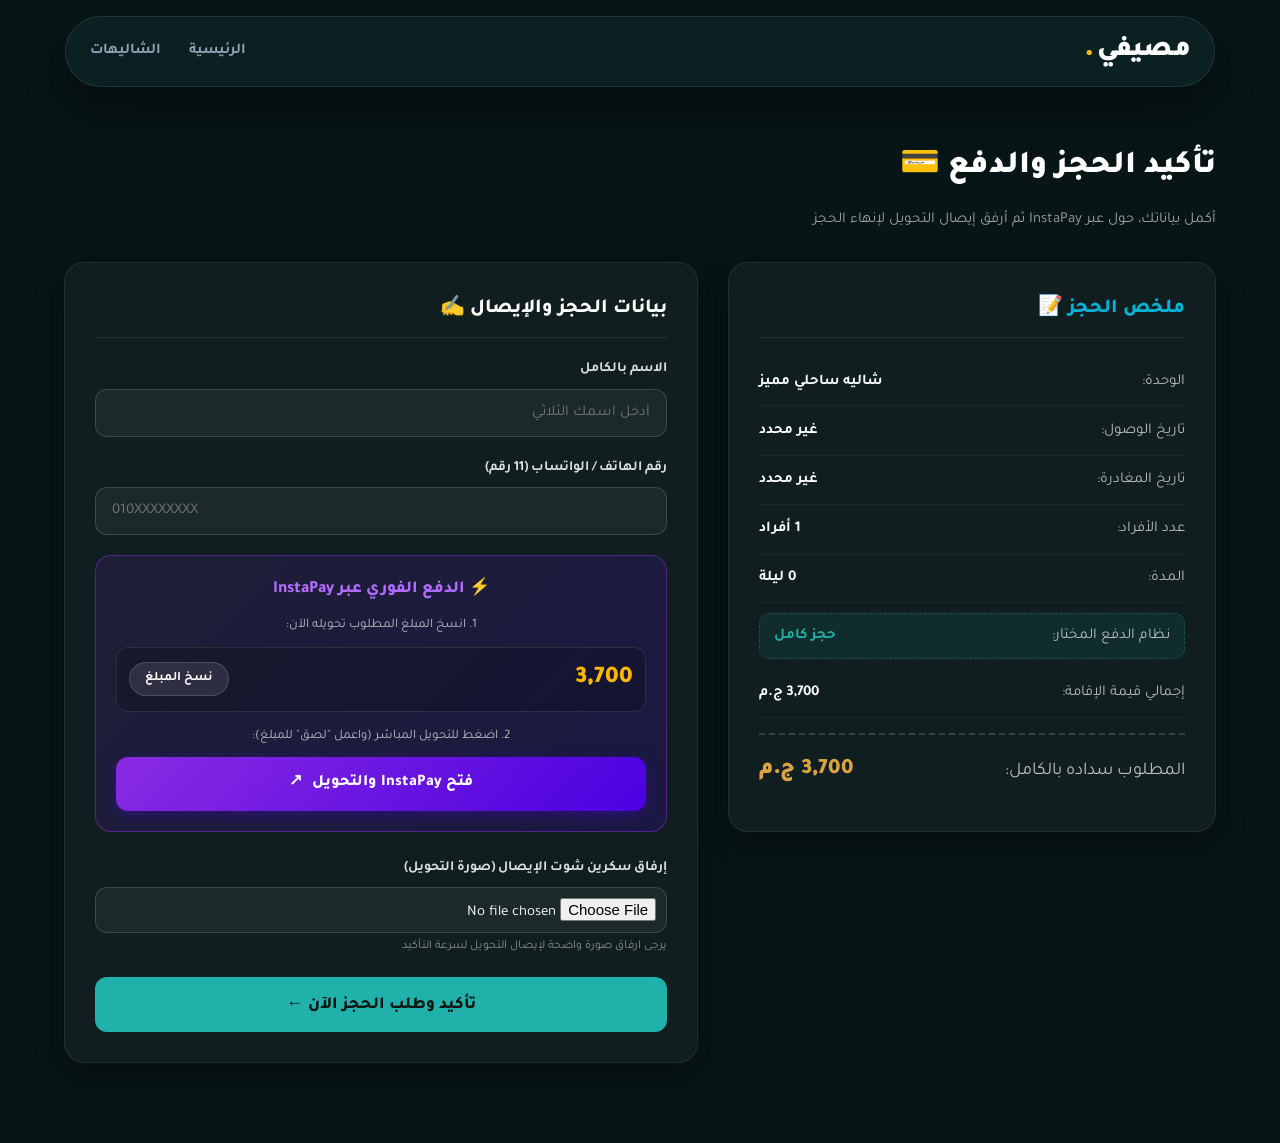
==== checkout.html @ 6c318e64 "Add files via upload" ====
<!DOCTYPE html>
<html lang="ar" dir="rtl">
<head>
  <meta charset="UTF-8">
  <meta name="viewport" content="width=device-width, initial-scale=1.0">
  <title>مصيفي | تأكيد الحجز والدفع</title>
  <link rel="stylesheet" href="css/style.css">
  <link href="https://fonts.googleapis.com/css2?family=Lalezar&family=Tajawal:wght@400;500;700;800;900&display=swap" rel="stylesheet">
  <style>
    .checkout-page-container { padding-top: 50px; padding-bottom: 80px; }
    .checkout-title-box { margin-bottom: 30px; }
    .checkout-title-box h1 { font-size: 32px; font-weight: 900; color: #fff; margin-bottom: 8px; }
    .checkout-grid { display: grid; grid-template-columns: 1fr 1.3fr; gap: 30px; align-items: start; }
    .summary-card, .form-card { background: var(--bg-card, #121c18); border: 1px solid rgba(255, 255, 255, 0.08); border-radius: 20px; padding: 30px; box-shadow: 0 10px 30px rgba(0, 0, 0, 0.3); }
    .card-title { font-size: 20px; font-weight: 800; color: var(--accent-teal, #20b2aa); margin-top: 0; margin-bottom: 20px; border-bottom: 1px solid rgba(255, 255, 255, 0.08); padding-bottom: 12px; }
    .summary-row { display: flex; justify-content: space-between; align-items: center; padding: 12px 0; border-bottom: 1px solid rgba(255, 255, 255, 0.05); font-size: 15px; color: rgba(255, 255, 255, 0.7); }
    .summary-row strong { color: #fff; font-weight: 700; }
    .summary-row.payment-type-badge { background: rgba(32, 178, 170, 0.1); border-radius: 10px; padding: 10px 14px; margin: 10px 0; border: 1px dashed rgba(32, 178, 170, 0.3); }
    .summary-row.total { border-bottom: none; border-top: 2px dashed rgba(255, 255, 255, 0.15); margin-top: 15px; padding-top: 18px; font-size: 18px; }
    .summary-row.total strong { color: #d9a441; font-size: 22px; font-weight: 900; }
    
    .form-group { margin-bottom: 20px; }
    .form-group label { display: block; margin-bottom: 8px; font-size: 14px; font-weight: 700; color: rgba(255, 255, 255, 0.85); }
    .form-group input[type="text"], 
    .form-group input[type="tel"],
    .form-group input[type="file"] { 
      width: 100%; 
      padding: 14px 16px; 
      background: rgba(255, 255, 255, 0.05); 
      border: 1px solid rgba(255, 255, 255, 0.15); 
      border-radius: 12px; 
      color: #fff; 
      font-family: inherit; 
      font-size: 15px; 
      outline: none; 
      transition: border 0.2s ease; 
    }
    .form-group input[type="file"] { padding: 10px; cursor: pointer; }
    .form-group input:focus { border-color: var(--accent-teal, #20b2aa); background: rgba(255, 255, 255, 0.08); }
    
    .instapay-box { background: linear-gradient(135deg, rgba(138, 43, 226, 0.12) 0%, rgba(74, 0, 224, 0.18) 100%); border: 1.5px solid rgba(138, 43, 226, 0.5); border-radius: 16px; padding: 20px; margin-top: 10px; margin-bottom: 25px; text-align: center; }
    .instapay-header { display: flex; align-items: center; justify-content: center; gap: 8px; font-size: 17px; font-weight: 800; color: #b16cff; margin-bottom: 12px; }
    .copy-amount-wrapper { background: rgba(0, 0, 0, 0.2); border: 1px solid rgba(255, 255, 255, 0.1); border-radius: 12px; padding: 12px; margin-bottom: 15px; display: flex; justify-content: space-between; align-items: center; }
    .amount-to-copy { font-size: 24px; font-weight: 900; color: var(--accent-gold, #d9a441); }
    .copy-btn { background: rgba(255, 255, 255, 0.1); color: #fff; border: 1px solid rgba(255, 255, 255, 0.15); padding: 8px 15px; border-radius: 30px; font-size: 13px; font-weight: 700; cursor: pointer; transition: all 0.2s; }
    .copy-btn:hover { background: rgba(255, 255, 255, 0.2); }
    .copy-btn.copied { background: #20b2aa; color: #0d1512; border-color: #20b2aa; }
    .instapay-btn-link { display: inline-flex; align-items: center; justify-content: center; gap: 10px; width: 100%; background: linear-gradient(135deg, #8a2be2 0%, #4a00e0 100%); color: #fff !important; font-size: 16px; font-weight: 800; padding: 14px 20px; border-radius: 12px; text-decoration: none; box-shadow: 0 4px 15px rgba(74, 0, 224, 0.35); transition: transform 0.2s, box-shadow 0.2s; }
    .instapay-btn-link:hover { transform: translateY(-2px); box-shadow: 0 6px 20px rgba(74, 0, 224, 0.5); }
    
    .submit-checkout-btn { width: 100%; padding: 16px; background: #20b2aa; color: #0d1512; border: none; border-radius: 12px; font-family: inherit; font-size: 17px; font-weight: 800; cursor: pointer; transition: background 0.2s, transform 0.2s; }
    .submit-checkout-btn:hover { background: #26c4bb; transform: translateY(-2px); }
    @media (max-width: 850px) { .checkout-grid { grid-template-columns: 1fr; } }
  </style>
</head>
<body>

  <nav class="navbar">
    <div class="container">
      <a href="index.html" class="brand">مصيفي<span class="dot">.</span></a>
      <ul class="nav-links">
        <li><a href="index.html">الرئيسية</a></li>
        <li><a href="listings.html">الشاليهات</a></li>
      </ul>
    </div>
  </nav>

  <main class="container checkout-page-container">
    <div class="checkout-title-box">
      <h1>تأكيد الحجز والدفع 💳</h1>
      <p style="color: rgba(255,255,255,0.6); font-size: 15px;">أكمل بياناتك، حول عبر InstaPay ثم أرفق إيصال التحويل لإنهاء الحجز</p>
    </div>

    <div class="checkout-grid">
      <!-- ملخص الحجز -->
      <div class="summary-card">
        <h3 class="card-title">ملخص الحجز 📝</h3>
        <div class="summary-row"><span>الوحدة:</span><strong id="chalet-name">جاري التحميل...</strong></div>
        <div class="summary-row"><span>تاريخ الوصول:</span><strong id="summary-checkin">-</strong></div>
        <div class="summary-row"><span>تاريخ المغادرة:</span><strong id="summary-checkout">-</strong></div>
        <div class="summary-row"><span>عدد الأفراد:</span><strong id="summary-guests">1 فرد</strong></div>
        <div class="summary-row"><span>المدة:</span><strong id="summary-nights">0 ليلة</strong></div>
        
        <div class="summary-row payment-type-badge">
          <span>نظام الدفع المختار:</span>
          <strong id="summary-payment-type" style="color: #20b2aa;">حجز كامل</strong>
        </div>

        <div class="summary-row"><span>إجمالي قيمة الإقامة:</span><strong id="summary-total-stay">0 ج.م</strong></div>
        <div class="summary-row" id="summary-remaining-row" style="display: none;">
          <span>المتبقي عند الاستلام:</span>
          <strong id="summary-remaining-price" style="color: #d9a441;">0 ج.م</strong>
        </div>

        <div class="summary-row total">
          <span id="summary-pay-label">المطلوب سداده الآن:</span>
          <strong id="summary-total-price">0 ج.م</strong>
        </div>
      </div>

      <!-- نموذج البيانات والدفع -->
      <div class="form-card">
        <h3 class="card-title" style="color: #fff;">بيانات الحجز والإيصال ✍️</h3>

        <!-- Hidden Iframe لمنع إعادة التوجيه الخارجي -->
        <iframe name="hidden_iframe" id="hidden_iframe" style="display:none;"></iframe>

        <form id="checkout-form" 
              action="https://formsubmit.co/3bdallah7assan123@gmail.com" 
              method="POST" 
              enctype="multipart/form-data" 
              target="hidden_iframe" 
              onsubmit="handleCheckout(event)">
          
          <input type="hidden" name="_subject" id="email-subject" value="طلب حجز جديد — مصيفي">
          <input type="hidden" name="_captcha" value="false">
          <input type="hidden" name="_template" value="table">

          <input type="hidden" name="الوحدة" id="hidden-chalet-title">
          <input type="hidden" name="تاريخ الوصول" id="hidden-checkin">
          <input type="hidden" name="تاريخ المغادرة" id="hidden-checkout">
          <input type="hidden" name="عدد الأفراد" id="hidden-guests">
          <input type="hidden" name="نوع الدفع" id="hidden-payment-type">
          <input type="hidden" name="إجمالي الإقامة" id="hidden-total-stay">
          <input type="hidden" name="المبلغ المطلوب سداده الآن" id="hidden-payable">
          <input type="hidden" name="المتبقي عند الاستلام" id="hidden-remaining">
          <input type="hidden" name="رقم الحجز" id="hidden-booking-id">

          <div class="form-group">
            <label>الاسم بالكامل</label>
            <input type="text" name="اسم العميل" id="client-name" placeholder="أدخل اسمك الثلاثي" required>
          </div>

          <div class="form-group">
            <label>رقم الهاتف / الواتساب (11 رقم)</label>
            <input type="tel" 
                   name="رقم الهاتف" 
                   id="client-phone" 
                   placeholder="010XXXXXXXX" 
                   maxlength="11" 
                   pattern="[0-9]{11}" 
                   title="يرجى إدخال رقم هاتف مكون من 11 رقم فقط" 
                   oninput="this.value = this.value.replace(/[^0-9]/g, '')" 
                   required>
          </div>

          <div class="instapay-box">
            <div class="instapay-header"><span>⚡ الدفع الفوري عبر InstaPay</span></div>
            <p style="font-size: 13px; color: rgba(255,255,255,0.7); margin-bottom: 10px;">1. انسخ المبلغ المطلوب تحويله الآن:</p>
            <div class="copy-amount-wrapper">
              <span class="amount-to-copy" id="amount-to-copy-display">0</span>
              <button type="button" class="copy-btn" id="copy-gravity-btn" onclick="copyAmount()">نسخ المبلغ</button>
            </div>
            <p style="font-size: 13px; color: rgba(255,255,255,0.7); margin: 15px 0 10px;">2. اضغط للتحويل المباشر (واعمل "لصق" للمبلغ):</p>
            <a id="instapay-link" href="https://ipn.eg/S/abdallah.tarabishi500/instapay/5GIIJQ" target="_blank" class="instapay-btn-link">
              <span>فتح InstaPay والتحويل</span> ↗
            </a>
          </div>

          <div class="form-group">
            <label>إرفاق سكرين شوت الإيصال (صورة التحويل)</label>
            <input type="file" name="إيصال التحويل" id="payment-receipt" accept="image/*" required>
            <small style="color: rgba(255,255,255,0.5); font-size: 12px; margin-top: 4px; display: block;">يرجى ارفاق صورة واضحة لإيصال التحويل لسرعة التأكيد</small>
          </div>

          <button type="submit" class="submit-checkout-btn" id="submit-btn">تأكيد وطلب الحجز الآن ←</button>
        </form>
      </div>
    </div>
  </main>

  <script src="js/main.js"></script>
  <script>
    const INSTAPAY_BASE_URL = "https://ipn.eg/S/abdallah.tarabishi500/instapay/5GIIJQ";
    let currentChaletId = null;
    let totalStayPrice = 0;
    let payableAmount = 0;
    let remainingAmount = 0;
    let selectedChaletTitle = "";
    let generatedBookingId = "";
    let guestsCount = 1;
    let paymentType = "full";
    let paymentTypeText = "حجز كامل";
    let checkinDate = "غير محدد";
    let checkoutDate = "غير محدد";

    function loadCheckoutData() {
      const urlParams = new URLSearchParams(window.location.search);
      currentChaletId = urlParams.get('id');
      checkinDate = urlParams.get('checkin') || 'غير محدد';
      checkoutDate = urlParams.get('checkout') || 'غير محدد';
      const paramTotal = urlParams.get('total');
      const paramPayable = urlParams.get('payable');
      
      // استيراد نوع الدفع وعدد الأفراد
      paymentType = urlParams.get('payment_type') || 'full';
      paymentTypeText = paymentType === 'deposit' ? 'عربون (ليلة واحدة)' : 'حجز كامل';
      guestsCount = urlParams.get('guests') || 1;

      generatedBookingId = 'ORD-' + Math.floor(100000 + Math.random() * 900000);

      const chalets = JSON.parse(localStorage.getItem('mosaify_chalets')) || [];
      const chalet = chalets.find(c => String(c.id) === String(currentChaletId));

      selectedChaletTitle = chalet ? chalet.title : "شاليه ساحلي مميز";
      document.getElementById('chalet-name').innerText = selectedChaletTitle;
      document.getElementById('summary-guests').innerText = `${guestsCount} أفراد`;
      document.getElementById('summary-payment-type').innerText = paymentTypeText;

      if (checkinDate !== 'غير محدد' && checkoutDate !== 'غير محدد') {
        document.getElementById('summary-checkin').innerText = checkinDate;
        document.getElementById('summary-checkout').innerText = checkoutDate;

        const d1 = new Date(checkinDate + 'T00:00:00');
        const d2 = new Date(checkoutDate + 'T00:00:00');
        const diffDays = Math.ceil(Math.abs(d2 - d1) / (1000 * 60 * 60 * 24)) || 1;
        document.getElementById('summary-nights').innerText = `${diffDays} ليالي`;

        totalStayPrice = paramTotal && Number(paramTotal) > 0 ? Number(paramTotal) : (chalet && chalet.price ? diffDays * Number(chalet.price) : 3700);
      } else {
        document.getElementById('summary-checkin').innerText = "غير محدد";
        document.getElementById('summary-checkout').innerText = "غير محدد";
        totalStayPrice = paramTotal ? Number(paramTotal) : 3700;
      }

      // تحديد المبلغ المطلوب سداده الآن والحسابات
      if (paymentType === 'deposit') {
        payableAmount = paramPayable ? Number(paramPayable) : (chalet ? Number(chalet.price) : totalStayPrice);
        remainingAmount = totalStayPrice - payableAmount;
        if (remainingAmount < 0) remainingAmount = 0;

        document.getElementById('summary-pay-label').innerText = "العربون المطلوب سداده الآن:";
        document.getElementById('summary-remaining-row').style.display = "flex";
        document.getElementById('summary-remaining-price').innerText = `${remainingAmount.toLocaleString()} ج.م`;
      } else {
        payableAmount = paramPayable ? Number(paramPayable) : totalStayPrice;
        remainingAmount = 0;
        document.getElementById('summary-pay-label').innerText = "المطلوب سداده بالكامل:";
        document.getElementById('summary-remaining-row').style.display = "none";
      }

      document.getElementById('summary-total-stay').innerText = `${totalStayPrice.toLocaleString()} ج.م`;
      document.getElementById('summary-total-price').innerText = `${payableAmount.toLocaleString()} ج.م`;
      document.getElementById('amount-to-copy-display').innerText = payableAmount.toLocaleString();

      // ملء الحقول المخفية للـ FormSubmit
      document.getElementById('hidden-chalet-title').value = selectedChaletTitle;
      document.getElementById('hidden-checkin').value = checkinDate;
      document.getElementById('hidden-checkout').value = checkoutDate;
      document.getElementById('hidden-guests').value = `${guestsCount} أفراد`;
      document.getElementById('hidden-payment-type').value = paymentTypeText;
      document.getElementById('hidden-total-stay').value = `${totalStayPrice.toLocaleString()} ج.م`;
      document.getElementById('hidden-payable').value = `${payableAmount.toLocaleString()} ج.م`;
      document.getElementById('hidden-remaining').value = `${remainingAmount.toLocaleString()} ج.م`;
      document.getElementById('hidden-booking-id').value = generatedBookingId;
      document.getElementById('email-subject').value = `حجز جديد (${paymentTypeText}) #${generatedBookingId} — ${selectedChaletTitle}`;
    }

    function copyAmount() {
      const plainNumber = payableAmount.toString(); 
      navigator.clipboard.writeText(plainNumber).then(() => {
        const copyBtn = document.getElementById('copy-gravity-btn');
        copyBtn.innerText = "تم النسخ! ✓";
        copyBtn.classList.add('copied');
        setTimeout(() => {
          copyBtn.innerText = "نسخ المبلغ";
          copyBtn.classList.remove('copied');
        }, 2000);
      });
    }

    function handleCheckout(event) {
      event.preventDefault();
      const formElement = document.getElementById('checkout-form');
      const submitBtn = document.getElementById('submit-btn');

      const name = document.getElementById('client-name').value;
      const phone = document.getElementById('client-phone').value;
      const receiptInput = document.getElementById('payment-receipt');

      // التحقق من رقم التليفون (11 رقم)
      if (!/^[0-9]{11}$/.test(phone)) {
        alert('برجاء كتابة رقم هاتف صحيح مكون من 11 رقم بدون حروف أو رموز!');
        return;
      }

      if (!name || receiptInput.files.length === 0) {
        alert('يرجى كتابة الاسم وإرفاق سكرين شوت التحويل!');
        return;
      }

      // تغيير شكل الزر لإعلام العميل بجاري الإرسال
      submitBtn.innerText = "جاري إرسال الطلب والحفظ... ⏳";
      submitBtn.disabled = true;

      const urlParams = new URLSearchParams(window.location.search);
      const file = receiptInput.files[0];

      const saveAndSubmit = (receiptBase64 = '') => {
        // تجهيز كائن الحجز متوافق 100% مع صفحة property.html ولوحة الأدمن
        const newBooking = {
          id: generatedBookingId,
          chaletId: currentChaletId,
          propertyId: currentChaletId,
          chaletTitle: selectedChaletTitle,
          customerName: name,
          customerPhone: phone,
          guests: guestsCount,
          checkin: checkinDate,
          checkout: checkoutDate,
          checkIn: checkinDate,
          checkOut: checkoutDate,
          paymentType: paymentTypeText,
          totalPrice: payableAmount,
          totalStayPrice: totalStayPrice,
          remainingAmount: remainingAmount,
          receiptImage: receiptBase64,
          status: 'جديد ⏳',
          createdAt: new Date().toLocaleString('ar-EG')
        };

        // حفظ الحجز في LocalStorage
        const existingBookings = JSON.parse(localStorage.getItem('mosaify_bookings')) || [];
        existingBookings.unshift(newBooking);
        localStorage.setItem('mosaify_bookings', JSON.stringify(existingBookings));
        localStorage.setItem('last_booking_details', JSON.stringify(newBooking));

        // 1. إرسال البيانات برمجياً إلى FormSubmit
        formElement.submit();

        // 2. التوجيه لصفحة الشكر بعد إتاحة الفرصة لإرسال الإيميل
        setTimeout(() => {
          window.location.href = `thankyou.html?${urlParams.toString()}&name=${encodeURIComponent(name)}&bookingId=${generatedBookingId}`;
        }, 1200);
      };

      // تحويل الصورة لـ Base64 ثم الحفظ والإرسال
      if (file) {
        const reader = new FileReader();
        reader.onload = function(e) {
          saveAndSubmit(e.target.result);
        };
        reader.readAsDataURL(file);
      } else {
        saveAndSubmit('');
      }
    }

    document.addEventListener('DOMContentLoaded', loadCheckoutData);
  </script>
</body>
</html>
---- css/style.css ----
/* =========================================================
   style.css — الهوية البصرية الحديثة لموقع "مصيفي" (Ultra-Modern UI)
   تصميم فاخر يعتمد على نظام Glassmorphism والـ Dark Elegant Vibe
   ========================================================= */

:root {
  --bg-dark: #071516;
  --bg-surface: #0e2425;
  --bg-card: rgba(255, 255, 255, 0.04);
  --card-border: rgba(255, 255, 255, 0.1);
  
  --accent-gold: #ffb703;
  --accent-coral: #ff5e36;
  --accent-teal: #00b4d8;
  --sea-deep: #00b4d8; /* تم توحيد الدرجة لتتوافق مع عناصر الصفحة */
  --coral: #ff5e36;
  --gold: #ffb703;
  --ink: #ffffff;
  
  --text-white: #ffffff;
  --text-muted: #94a3b8;
  --text-dark: #1e293b;

  --radius-xl: 24px;
  --radius-lg: 16px;
  --radius-md: 12px;
  --radius-sm: 8px;

  --shadow-glow: 0 10px 30px rgba(0, 180, 216, 0.15);
  --shadow-card: 0 20px 40px rgba(0, 0, 0, 0.35);

  --font-body: "Tajawal", "Tahoma", sans-serif;
  --font-display: "Tajawal", sans-serif;
}

*, *::before, *::after { 
  box-sizing: border-box; 
  transition: all 0.25s cubic-bezier(0.4, 0, 0.2, 1);
}

html { scroll-behavior: smooth; }

body {
  margin: 0;
  background-color: var(--bg-dark);
  color: var(--text-white);
  font-family: var(--font-body);
  line-height: 1.6;
  direction: rtl;
  overflow-x: hidden;
}

img { max-width: 100%; display: block; }
a { color: inherit; text-decoration: none; }
button { font-family: inherit; cursor: pointer; border: none; }
ul { margin: 0; padding: 0; list-style: none; }

.container {
  width: 100%;
  max-width: 1200px;
  margin: 0 auto;
  padding: 0 24px;
}

/* ===================== NAVBAR الشفاف العائم ===================== */
.navbar {
  position: sticky;
  top: 16px;
  z-index: 1000;
  background: rgba(14, 36, 37, 0.75);
  backdrop-filter: blur(16px);
  -webkit-backdrop-filter: blur(16px);
  border: 1px solid var(--card-border);
  border-radius: 50px;
  margin: 0 auto;
  max-width: 1150px;
  box-shadow: var(--shadow-card);
}

.navbar .container {
  display: flex;
  align-items: center;
  justify-content: space-between;
  padding-top: 12px;
  padding-bottom: 12px;
}

.brand {
  font-size: 28px;
  font-weight: 900;
  color: #fff;
  letter-spacing: -0.5px;
  display: flex;
  align-items: center;
  gap: 4px;
}

.brand .dot, .brand span {
  color: var(--accent-gold);
}

.nav-links {
  display: flex;
  gap: 28px;
  font-weight: 700;
  font-size: 15px;
}

.nav-links a {
  color: var(--text-muted);
  transition: color 0.2s ease;
}

.nav-links a:hover, .nav-links a.active {
  color: var(--accent-gold);
}

.nav-cta {
  background: linear-gradient(135deg, var(--accent-gold) 0%, #fb8500 100%);
  color: #000;
  padding: 10px 24px;
  border-radius: 30px;
  font-weight: 800;
  font-size: 14px;
  box-shadow: 0 0 15px rgba(255, 183, 3, 0.3);
}

.nav-cta:hover {
  transform: translateY(-2px);
  box-shadow: 0 0 25px rgba(255, 183, 3, 0.5);
}

.nav-toggle {
  display: none;
  background: none;
  font-size: 26px;
  color: #fff;
}

/* ===================== HERO SECTION ===================== */
.hero {
  position: relative;
  overflow: hidden;
  background: radial-gradient(circle at 50% 20%, #174244 0%, var(--bg-dark) 75%);
  padding: 120px 0 80px;
  text-align: center;
}

.hero-inner {
  position: relative;
  z-index: 3;
}

.hero-eyebrow {
  display: inline-flex;
  align-items: center;
  gap: 8px;
  background: rgba(255, 255, 255, 0.05);
  border: 1px solid var(--card-border);
  color: var(--accent-teal);
  font-weight: 700;
  font-size: 13.5px;
  padding: 8px 20px;
  border-radius: 30px;
  margin-bottom: 24px;
  backdrop-filter: blur(8px);
}

.hero h1 {
  font-size: clamp(36px, 6vw, 60px);
  font-weight: 900;
  line-height: 1.2;
  margin: 0 0 20px;
  background: linear-gradient(to bottom, #ffffff, #cbd5e1);
  background-clip: text;
  -webkit-background-clip: text;
  -webkit-text-fill-color: transparent;
}

.hero h1 span {
  background: linear-gradient(135deg, var(--accent-gold), var(--accent-coral));
  background-clip: text;
  -webkit-background-clip: text;
  -webkit-text-fill-color: transparent;
}

.hero p.lead {
  max-width: 620px;
  margin: 0 auto 40px;
  font-size: 18px;
  color: var(--text-muted);
}

/* ===================== شريط البحث العائم ===================== */
.search-card, .hero-search {
  background: rgba(255, 255, 255, 0.03);
  backdrop-filter: blur(20px);
  -webkit-backdrop-filter: blur(20px);
  border: 1px solid var(--card-border);
  border-radius: var(--radius-xl);
  padding: 18px;
  box-shadow: var(--shadow-card);
  max-width: 1000px;
  margin: 0 auto;
  display: grid;
  grid-template-columns: 1.2fr 1fr 1fr auto;
  gap: 12px;
  align-items: center;
}

.field, .search-field, .search-group {
  background: rgba(0, 0, 0, 0.25);
  border: 1px solid rgba(255, 255, 255, 0.05);
  border-radius: var(--radius-md);
  padding: 8px 14px;
  display: flex;
  flex-direction: column;
  align-items: flex-start;
}

.field label, .search-field label, .search-group label {
  font-size: 11px;
  font-weight: 800;
  color: var(--accent-gold);
  margin-bottom: 4px;
  text-transform: uppercase;
}

.field select, .field input,
.search-field select, .search-field input,
.search-group select, .search-group input {
  width: 100%;
  border: none;
  background: transparent;
  font-family: inherit;
  font-size: 14px;
  font-weight: 700;
  color: #fff;
  outline: none;
}

.field select option, .search-field select option {
  background: var(--bg-surface);
  color: #fff;
}

.search-btn, .hero-search-btn {
  background: linear-gradient(135deg, var(--accent-coral) 0%, #d62828 100%);
  color: #fff;
  font-weight: 800;
  font-size: 15px;
  border-radius: var(--radius-md);
  padding: 14px 32px;
  box-shadow: 0 10px 20px rgba(255, 94, 54, 0.35);
}

.search-btn:hover, .hero-search-btn:hover {
  transform: translateY(-2px);
  box-shadow: 0 15px 30px rgba(255, 94, 54, 0.5);
}

/* ===================== الأقسام والكروت ===================== */
.section { padding: 60px 0; }

.section-head {
  display: flex;
  align-items: flex-end;
  justify-content: space-between;
  margin-bottom: 35px;
}

.section-head h2 {
  font-size: 32px;
  font-weight: 900;
  color: #fff;
  margin: 0 0 6px;
}

.section-head p { margin: 0; color: var(--text-muted); font-size: 15px; }

.grid {
  display: grid;
  grid-template-columns: repeat(3, 1fr);
  gap: 26px;
}

.card {
  background: var(--bg-card);
  border: 1px solid var(--card-border);
  border-radius: var(--radius-xl);
  overflow: hidden;
  box-shadow: var(--shadow-card);
  display: flex;
  flex-direction: column;
}

.card:hover {
  transform: translateY(-8px);
  border-color: rgba(255, 255, 255, 0.25);
  background: rgba(255, 255, 255, 0.07);
}

.card-media {
  position: relative;
  height: 220px;
  overflow: hidden;
  background-color: var(--bg-surface);
}

.card-media img, .card-img {
  width: 100% !important;
  height: 100% !important;
  object-fit: cover !important;
}

.card-media .type-badge {
  position: absolute;
  top: 14px; right: 14px;
  background: rgba(14, 36, 37, 0.85);
  backdrop-filter: blur(6px);
  color: var(--accent-gold);
  font-size: 12px;
  font-weight: 800;
  padding: 5px 14px;
  border-radius: 30px;
  border: 1px solid var(--card-border);
}

.card-body { 
  padding: 20px; 
  display: flex; 
  flex-direction: column; 
  gap: 12px; 
  flex: 1; 
}

.card-title { font-weight: 800; font-size: 18px; color: #fff; }
.card-rating { font-size: 13px; font-weight: 700; color: var(--accent-gold); }
.card-loc { font-size: 13.5px; color: var(--text-muted); }

.card-meta {
  display: flex; 
  gap: 14px; 
  font-size: 13px; 
  color: var(--text-muted);
  border-top: 1px solid var(--card-border);
  padding-top: 12px;
  margin-top: auto;
}

.card-foot {
  display: flex; 
  justify-content: space-between; 
  align-items: center;
  margin-top: 8px;
}

.price { font-weight: 900; color: #fff; font-size: 18px; }
.price small { font-weight: 500; font-size: 12px; color: var(--text-muted); }

.card-btn {
  background: rgba(255, 255, 255, 0.1);
  color: #fff;
  font-size: 13.5px;
  font-weight: 800;
  padding: 8px 18px;
  border-radius: 30px;
  border: 1px solid var(--card-border);
}

.card-btn:hover { 
  background: var(--accent-gold); 
  color: #000;
}

/* ===================== صفحة التفاصيل (PROPERTY DETAILS PAGE) ===================== */
.property-detail-page {
  padding: 40px 0 80px;
}

.gallery-card {
  background: var(--bg-card);
  border: 1px solid var(--card-border);
  border-radius: var(--radius-xl);
  padding: 16px;
  margin-bottom: 30px;
  box-shadow: var(--shadow-card);
}

.property-hero-box {
  position: relative;
  width: 100%;
  height: 480px;
  border-radius: var(--radius-lg);
  overflow: hidden;
  background: var(--bg-surface);
}

.property-hero-box img {
  width: 100%;
  height: 100%;
  object-fit: cover;
  transition: opacity 0.25s ease-in-out;
}

/* أزرار السلايدر الزجاجية والتنقل */
.carousel-btn {
  position: absolute;
  top: 50%;
  transform: translateY(-50%);
  background: rgba(7, 21, 22, 0.7);
  backdrop-filter: blur(12px);
  -webkit-backdrop-filter: blur(12px);
  color: #fff;
  border: 1px solid rgba(255, 255, 255, 0.25);
  width: 48px;
  height: 48px;
  border-radius: 50%;
  font-size: 20px;
  font-weight: bold;
  display: flex;
  align-items: center;
  justify-content: center;
  cursor: pointer;
  z-index: 10;
  box-shadow: 0 8px 20px rgba(0,0,0,0.4);
}

.carousel-btn:hover {
  background: var(--accent-gold);
  color: #000;
  border-color: var(--accent-gold);
  transform: translateY(-50%) scale(1.1);
}

.prev-btn { left: 20px; }
.next-btn { right: 20px; }

.carousel-counter {
  position: absolute;
  bottom: 20px;
  left: 20px;
  background: rgba(7, 21, 22, 0.8);
  backdrop-filter: blur(8px);
  -webkit-backdrop-filter: blur(8px);
  color: #fff;
  font-size: 13.5px;
  font-weight: 800;
  padding: 6px 16px;
  border-radius: 30px;
  border: 1px solid rgba(255, 255, 255, 0.15);
  box-shadow: 0 4px 12px rgba(0,0,0,0.3);
}

/* شبكة المصغرات السفلية */
.thumbnails-grid {
  display: flex;
  gap: 12px;
  margin-top: 16px;
  overflow-x: auto;
  padding-bottom: 6px;
}

.thumbnails-grid::-webkit-scrollbar {
  height: 6px;
}
.thumbnails-grid::-webkit-scrollbar-thumb {
  background: rgba(255,255,255,0.2);
  border-radius: 10px;
}

.thumb-card {
  width: 100px;
  height: 75px;
  flex-shrink: 0;
  border-radius: var(--radius-md);
  overflow: hidden;
  border: 2px solid transparent;
  cursor: pointer;
  opacity: 0.6;
}

.thumb-card.active, .thumb-card:hover {
  opacity: 1;
  border-color: var(--accent-gold);
  transform: translateY(-2px);
}

.thumb-card img {
  width: 100%;
  height: 100%;
  object-fit: cover;
}

/* تخطيط الصفحة الرئيسي وتفاصيل العقار */
.property-layout-grid {
  display: grid;
  grid-template-columns: 2fr 1fr;
  gap: 30px;
  align-items: start;
}

.main-info-card {
  background: var(--bg-card);
  border: 1px solid var(--card-border);
  border-radius: var(--radius-xl);
  padding: 32px;
  box-shadow: var(--shadow-card);
}

.property-stats {
  display: flex;
  gap: 24px;
  flex-wrap: wrap;
  margin: 20px 0;
  padding: 16px 20px;
  background: rgba(0, 0, 0, 0.25);
  border: 1px solid var(--card-border);
  border-radius: var(--radius-lg);
  font-size: 14.5px;
  color: var(--text-muted);
}

.property-stats strong {
  color: #fff;
}

.amenities-list {
  display: flex;
  flex-wrap: wrap;
  gap: 10px;
  margin-top: 14px;
}

.amenity-badge {
  background: rgba(0, 180, 216, 0.12);
  border: 1px solid rgba(0, 180, 216, 0.3);
  color: var(--accent-teal);
  font-size: 13.5px;
  font-weight: 700;
  padding: 8px 18px;
  border-radius: 30px;
}

/* كارت الحجز الجانبي */
.booking-card {
  background: var(--bg-card);
  border: 1px solid var(--card-border);
  border-radius: var(--radius-xl);
  padding: 28px;
  box-shadow: var(--shadow-card);
  position: sticky;
  top: 100px;
}

.price-tag {
  display: flex;
  align-items: baseline;
  gap: 6px;
  margin-bottom: 24px;
  padding-bottom: 16px;
  border-bottom: 1px solid var(--card-border);
}

.price-tag .amount {
  font-size: 28px;
  font-weight: 900;
  color: var(--accent-gold);
}

.price-tag .unit {
  color: var(--text-muted);
  font-size: 14px;
}

.booking-form {
  display: flex;
  flex-direction: column;
  gap: 16px;
}

.booking-form .field input[type="date"] {
  color-scheme: dark;
}

.total-calc-box {
  background: rgba(0, 0, 0, 0.3);
  border: 1px dashed var(--accent-gold);
  border-radius: var(--radius-md);
  padding: 14px 16px;
  font-size: 14px;
  color: var(--text-muted);
  display: none;
}

.total-calc-box div {
  display: flex;
  justify-content: space-between;
  margin-bottom: 6px;
}

.total-calc-box div:last-child {
  margin-bottom: 0;
  font-weight: 800;
  color: #fff;
  border-top: 1px solid rgba(255, 255, 255, 0.1);
  padding-top: 6px;
}

.submit-btn {
  background: linear-gradient(135deg, var(--accent-coral) 0%, #d62828 100%);
  color: #fff;
  font-size: 16px;
  font-weight: 800;
  padding: 14px;
  border-radius: var(--radius-md);
  width: 100%;
  margin-top: 10px;
  box-shadow: 0 10px 20px rgba(255, 94, 54, 0.35);
}

.submit-btn:hover {
  transform: translateY(-2px);
  box-shadow: 0 15px 30px rgba(255, 94, 54, 0.5);
}

/* ===================== قسم الخطوات ===================== */
.steps, .steps-grid {
  display: grid;
  grid-template-columns: repeat(3, 1fr);
  gap: 26px;
  margin-top: 40px;
}

.step, .step-card {
  background: var(--bg-card);
  border: 1px solid var(--card-border);
  border-radius: var(--radius-xl);
  padding: 36px 26px;
  text-align: center;
}

.step:hover, .step-card:hover {
  transform: translateY(-6px);
  border-color: var(--accent-teal);
  background: rgba(255, 255, 255, 0.06);
}

.step h3, .step-card h3 { 
  margin: 14px 0 10px; 
  color: #fff; 
  font-size: 20px; 
  font-weight: 800;
}

.step p, .step-card p { 
  margin: 0; 
  font-size: 14.5px; 
  color: var(--text-muted); 
  line-height: 1.6;
}

/* ===================== الفوتر الفاخر ===================== */
.footer {
  background: #030a0a;
  border-top: 1px solid var(--card-border);
  color: var(--text-muted);
  padding: 60px 0 30px;
  margin-top: 80px;
}

.footer .container, .footer-grid {
  display: grid;
  grid-template-columns: 2fr 1fr 1fr;
  gap: 40px;
  padding-bottom: 40px;
  border-bottom: 1px solid rgba(255, 255, 255, 0.05);
}

.footer-col h4 { font-size: 17px; color: #fff; margin: 0 0 16px; font-weight: 800; }
.footer-col ul li { margin-bottom: 10px; font-size: 14px; }
.footer-col ul li a:hover { color: var(--accent-gold); }

.footer-bottom, .footer-bottom-bar {
  text-align: center;
  padding-top: 24px;
  font-size: 13.5px;
  color: rgba(255, 255, 255, 0.4);
}

/* ===================== التجاوب (Responsive) ===================== */
@media (max-width: 900px) {
  .grid, .steps, .steps-grid { grid-template-columns: repeat(2, 1fr); }
  .search-card, .hero-search { grid-template-columns: 1fr; gap: 10px; }
  .footer .container, .footer-grid { grid-template-columns: 1fr; }
  .navbar { margin: 0 16px; }
  .property-layout-grid { grid-template-columns: 1fr; }
  .property-hero-box { height: 320px; }
  .booking-card { position: static; }
}

@media (max-width: 640px) {
  .nav-links { display: none; }
  .nav-toggle { display: block; }
  .grid, .steps, .steps-grid { grid-template-columns: 1fr; }
  .property-hero-box { height: 260px; }
  .carousel-btn { width: 38px; height: 38px; font-size: 16px; }
}
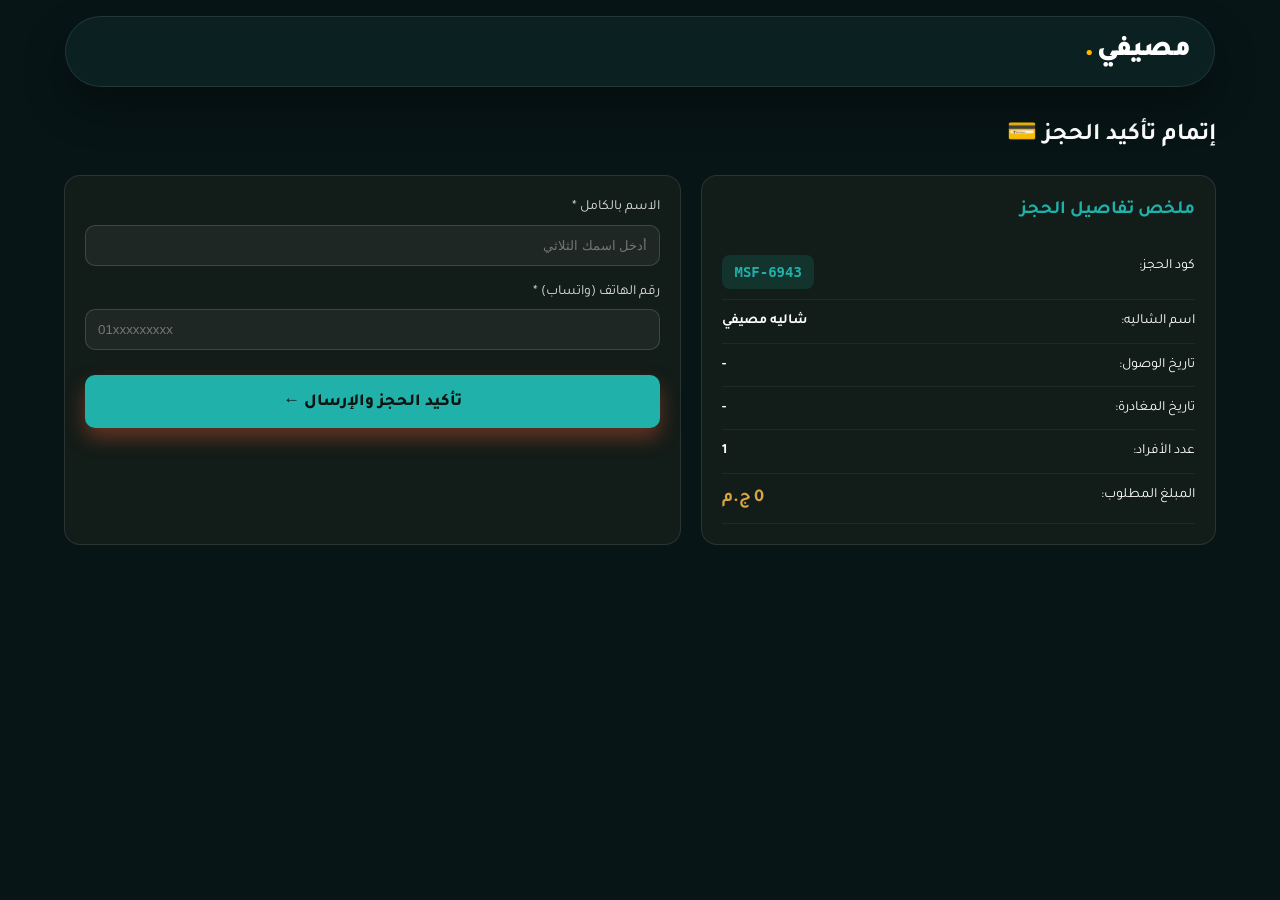
==== commit 9d4528b4: "v1" ====
--- a/checkout.html
+++ b/checkout.html
@@ -2,55 +2,21 @@
 <html lang="ar" dir="rtl">
 <head>
   <meta charset="UTF-8">
-  <meta name="viewport" content="width=device-width, initial-scale=1.0">
+  <meta name="viewport" content="width=device-width, initial-scale=1.0, maximum-scale=1.0, user-scalable=no">
   <title>مصيفي | تأكيد الحجز والدفع</title>
   <link rel="stylesheet" href="css/style.css">
   <link href="https://fonts.googleapis.com/css2?family=Lalezar&family=Tajawal:wght@400;500;700;800;900&display=swap" rel="stylesheet">
   <style>
-    .checkout-page-container { padding-top: 50px; padding-bottom: 80px; }
-    .checkout-title-box { margin-bottom: 30px; }
-    .checkout-title-box h1 { font-size: 32px; font-weight: 900; color: #fff; margin-bottom: 8px; }
-    .checkout-grid { display: grid; grid-template-columns: 1fr 1.3fr; gap: 30px; align-items: start; }
-    .summary-card, .form-card { background: var(--bg-card, #121c18); border: 1px solid rgba(255, 255, 255, 0.08); border-radius: 20px; padding: 30px; box-shadow: 0 10px 30px rgba(0, 0, 0, 0.3); }
-    .card-title { font-size: 20px; font-weight: 800; color: var(--accent-teal, #20b2aa); margin-top: 0; margin-bottom: 20px; border-bottom: 1px solid rgba(255, 255, 255, 0.08); padding-bottom: 12px; }
-    .summary-row { display: flex; justify-content: space-between; align-items: center; padding: 12px 0; border-bottom: 1px solid rgba(255, 255, 255, 0.05); font-size: 15px; color: rgba(255, 255, 255, 0.7); }
-    .summary-row strong { color: #fff; font-weight: 700; }
-    .summary-row.payment-type-badge { background: rgba(32, 178, 170, 0.1); border-radius: 10px; padding: 10px 14px; margin: 10px 0; border: 1px dashed rgba(32, 178, 170, 0.3); }
-    .summary-row.total { border-bottom: none; border-top: 2px dashed rgba(255, 255, 255, 0.15); margin-top: 15px; padding-top: 18px; font-size: 18px; }
-    .summary-row.total strong { color: #d9a441; font-size: 22px; font-weight: 900; }
-    
-    .form-group { margin-bottom: 20px; }
-    .form-group label { display: block; margin-bottom: 8px; font-size: 14px; font-weight: 700; color: rgba(255, 255, 255, 0.85); }
-    .form-group input[type="text"], 
-    .form-group input[type="tel"],
-    .form-group input[type="file"] { 
-      width: 100%; 
-      padding: 14px 16px; 
-      background: rgba(255, 255, 255, 0.05); 
-      border: 1px solid rgba(255, 255, 255, 0.15); 
-      border-radius: 12px; 
-      color: #fff; 
-      font-family: inherit; 
-      font-size: 15px; 
-      outline: none; 
-      transition: border 0.2s ease; 
-    }
-    .form-group input[type="file"] { padding: 10px; cursor: pointer; }
-    .form-group input:focus { border-color: var(--accent-teal, #20b2aa); background: rgba(255, 255, 255, 0.08); }
-    
-    .instapay-box { background: linear-gradient(135deg, rgba(138, 43, 226, 0.12) 0%, rgba(74, 0, 224, 0.18) 100%); border: 1.5px solid rgba(138, 43, 226, 0.5); border-radius: 16px; padding: 20px; margin-top: 10px; margin-bottom: 25px; text-align: center; }
-    .instapay-header { display: flex; align-items: center; justify-content: center; gap: 8px; font-size: 17px; font-weight: 800; color: #b16cff; margin-bottom: 12px; }
-    .copy-amount-wrapper { background: rgba(0, 0, 0, 0.2); border: 1px solid rgba(255, 255, 255, 0.1); border-radius: 12px; padding: 12px; margin-bottom: 15px; display: flex; justify-content: space-between; align-items: center; }
-    .amount-to-copy { font-size: 24px; font-weight: 900; color: var(--accent-gold, #d9a441); }
-    .copy-btn { background: rgba(255, 255, 255, 0.1); color: #fff; border: 1px solid rgba(255, 255, 255, 0.15); padding: 8px 15px; border-radius: 30px; font-size: 13px; font-weight: 700; cursor: pointer; transition: all 0.2s; }
-    .copy-btn:hover { background: rgba(255, 255, 255, 0.2); }
-    .copy-btn.copied { background: #20b2aa; color: #0d1512; border-color: #20b2aa; }
-    .instapay-btn-link { display: inline-flex; align-items: center; justify-content: center; gap: 10px; width: 100%; background: linear-gradient(135deg, #8a2be2 0%, #4a00e0 100%); color: #fff !important; font-size: 16px; font-weight: 800; padding: 14px 20px; border-radius: 12px; text-decoration: none; box-shadow: 0 4px 15px rgba(74, 0, 224, 0.35); transition: transform 0.2s, box-shadow 0.2s; }
-    .instapay-btn-link:hover { transform: translateY(-2px); box-shadow: 0 6px 20px rgba(74, 0, 224, 0.5); }
-    
-    .submit-checkout-btn { width: 100%; padding: 16px; background: #20b2aa; color: #0d1512; border: none; border-radius: 12px; font-family: inherit; font-size: 17px; font-weight: 800; cursor: pointer; transition: background 0.2s, transform 0.2s; }
-    .submit-checkout-btn:hover { background: #26c4bb; transform: translateY(-2px); }
-    @media (max-width: 850px) { .checkout-grid { grid-template-columns: 1fr; } }
+    .checkout-page-container { padding-top: 30px; padding-bottom: 60px; }
+    .checkout-grid { display: grid; grid-template-columns: 1fr 1.2fr; gap: 20px; }
+    @media (max-width: 768px) { .checkout-grid { grid-template-columns: 1fr; } }
+    .summary-card, .form-card { background: #121c18; border: 1px solid rgba(255, 255, 255, 0.1); border-radius: 16px; padding: 20px; }
+    .summary-row { display: flex; justify-content: space-between; padding: 10px 0; border-bottom: 1px solid rgba(255,255,255,0.05); font-size: 14px; }
+    .form-group { margin-bottom: 15px; }
+    .form-group label { display: block; margin-bottom: 6px; font-size: 14px; color: rgba(255,255,255,0.85); }
+    .form-group input { width: 100%; padding: 12px; background: rgba(255,255,255,0.05); border: 1px solid rgba(255,255,255,0.15); border-radius: 10px; color: #fff; box-sizing: border-box; }
+    .submit-btn { width: 100%; padding: 15px; background: #20b2aa; color: #0d1512; border: none; border-radius: 10px; font-size: 17px; font-weight: 800; cursor: pointer; margin-top: 10px; }
+    .booking-code-badge { background: rgba(32, 178, 170, 0.15); color: #20b2aa; padding: 6px 12px; border-radius: 8px; font-weight: 800; font-family: monospace; }
   </style>
 </head>
 <body>
@@ -58,112 +24,38 @@
   <nav class="navbar">
     <div class="container">
       <a href="index.html" class="brand">مصيفي<span class="dot">.</span></a>
-      <ul class="nav-links">
-        <li><a href="index.html">الرئيسية</a></li>
-        <li><a href="listings.html">الشاليهات</a></li>
-      </ul>
     </div>
   </nav>
 
-  <main class="container checkout-page-container">
-    <div class="checkout-title-box">
-      <h1>تأكيد الحجز والدفع 💳</h1>
-      <p style="color: rgba(255,255,255,0.6); font-size: 15px;">أكمل بياناتك، حول عبر InstaPay ثم أرفق إيصال التحويل لإنهاء الحجز</p>
+  <main class="checkout-page-container container">
+    <div style="margin-bottom:20px;">
+      <h1 style="font-size:24px; color:#fff;">إتمام تأكيد الحجز 💳</h1>
     </div>
 
     <div class="checkout-grid">
-      <!-- ملخص الحجز -->
       <div class="summary-card">
-        <h3 class="card-title">ملخص الحجز 📝</h3>
-        <div class="summary-row"><span>الوحدة:</span><strong id="chalet-name">جاري التحميل...</strong></div>
-        <div class="summary-row"><span>تاريخ الوصول:</span><strong id="summary-checkin">-</strong></div>
-        <div class="summary-row"><span>تاريخ المغادرة:</span><strong id="summary-checkout">-</strong></div>
-        <div class="summary-row"><span>عدد الأفراد:</span><strong id="summary-guests">1 فرد</strong></div>
-        <div class="summary-row"><span>المدة:</span><strong id="summary-nights">0 ليلة</strong></div>
-        
-        <div class="summary-row payment-type-badge">
-          <span>نظام الدفع المختار:</span>
-          <strong id="summary-payment-type" style="color: #20b2aa;">حجز كامل</strong>
-        </div>
-
-        <div class="summary-row"><span>إجمالي قيمة الإقامة:</span><strong id="summary-total-stay">0 ج.م</strong></div>
-        <div class="summary-row" id="summary-remaining-row" style="display: none;">
-          <span>المتبقي عند الاستلام:</span>
-          <strong id="summary-remaining-price" style="color: #d9a441;">0 ج.م</strong>
-        </div>
-
-        <div class="summary-row total">
-          <span id="summary-pay-label">المطلوب سداده الآن:</span>
-          <strong id="summary-total-price">0 ج.م</strong>
-        </div>
+        <h3 style="color:#20b2aa; margin-top:0;">ملخص تفاصيل الحجز</h3>
+        <div class="summary-row"><span>كود الحجز:</span> <strong id="generated-booking-code" class="booking-code-badge">جاري التوليد...</strong></div>
+        <div class="summary-row"><span>اسم الشاليه:</span> <strong id="sum-title">-</strong></div>
+        <div class="summary-row"><span>تاريخ الوصول:</span> <strong id="sum-checkin">-</strong></div>
+        <div class="summary-row"><span>تاريخ المغادرة:</span> <strong id="sum-checkout">-</strong></div>
+        <div class="summary-row"><span>عدد الأفراد:</span> <strong id="sum-guests">1</strong></div>
+        <div class="summary-row"><span>المبلغ المطلوب:</span> <strong id="sum-payable" style="color:#d9a441; font-size:18px;">0 ج.م</strong></div>
       </div>
 
-      <!-- نموذج البيانات والدفع -->
       <div class="form-card">
-        <h3 class="card-title" style="color: #fff;">بيانات الحجز والإيصال ✍️</h3>
-
-        <!-- Hidden Iframe لمنع إعادة التوجيه الخارجي -->
-        <iframe name="hidden_iframe" id="hidden_iframe" style="display:none;"></iframe>
-
-        <form id="checkout-form" 
-              action="https://formsubmit.co/3bdallah7assan123@gmail.com" 
-              method="POST" 
-              enctype="multipart/form-data" 
-              target="hidden_iframe" 
-              onsubmit="handleCheckout(event)">
-          
-          <input type="hidden" name="_subject" id="email-subject" value="طلب حجز جديد — مصيفي">
-          <input type="hidden" name="_captcha" value="false">
-          <input type="hidden" name="_template" value="table">
-
-          <input type="hidden" name="الوحدة" id="hidden-chalet-title">
-          <input type="hidden" name="تاريخ الوصول" id="hidden-checkin">
-          <input type="hidden" name="تاريخ المغادرة" id="hidden-checkout">
-          <input type="hidden" name="عدد الأفراد" id="hidden-guests">
-          <input type="hidden" name="نوع الدفع" id="hidden-payment-type">
-          <input type="hidden" name="إجمالي الإقامة" id="hidden-total-stay">
-          <input type="hidden" name="المبلغ المطلوب سداده الآن" id="hidden-payable">
-          <input type="hidden" name="المتبقي عند الاستلام" id="hidden-remaining">
-          <input type="hidden" name="رقم الحجز" id="hidden-booking-id">
-
+        <form id="checkout-form">
           <div class="form-group">
-            <label>الاسم بالكامل</label>
-            <input type="text" name="اسم العميل" id="client-name" placeholder="أدخل اسمك الثلاثي" required>
+            <label>الاسم بالكامل *</label>
+            <input type="text" id="client-name" required placeholder="أدخل اسمك الثلاثي">
           </div>
 
           <div class="form-group">
-            <label>رقم الهاتف / الواتساب (11 رقم)</label>
-            <input type="tel" 
-                   name="رقم الهاتف" 
-                   id="client-phone" 
-                   placeholder="010XXXXXXXX" 
-                   maxlength="11" 
-                   pattern="[0-9]{11}" 
-                   title="يرجى إدخال رقم هاتف مكون من 11 رقم فقط" 
-                   oninput="this.value = this.value.replace(/[^0-9]/g, '')" 
-                   required>
+            <label>رقم الهاتف (واتساب) *</label>
+            <input type="tel" id="client-phone" required placeholder="01xxxxxxxxx">
           </div>
 
-          <div class="instapay-box">
-            <div class="instapay-header"><span>⚡ الدفع الفوري عبر InstaPay</span></div>
-            <p style="font-size: 13px; color: rgba(255,255,255,0.7); margin-bottom: 10px;">1. انسخ المبلغ المطلوب تحويله الآن:</p>
-            <div class="copy-amount-wrapper">
-              <span class="amount-to-copy" id="amount-to-copy-display">0</span>
-              <button type="button" class="copy-btn" id="copy-gravity-btn" onclick="copyAmount()">نسخ المبلغ</button>
-            </div>
-            <p style="font-size: 13px; color: rgba(255,255,255,0.7); margin: 15px 0 10px;">2. اضغط للتحويل المباشر (واعمل "لصق" للمبلغ):</p>
-            <a id="instapay-link" href="https://ipn.eg/S/abdallah.tarabishi500/instapay/5GIIJQ" target="_blank" class="instapay-btn-link">
-              <span>فتح InstaPay والتحويل</span> ↗
-            </a>
-          </div>
-
-          <div class="form-group">
-            <label>إرفاق سكرين شوت الإيصال (صورة التحويل)</label>
-            <input type="file" name="إيصال التحويل" id="payment-receipt" accept="image/*" required>
-            <small style="color: rgba(255,255,255,0.5); font-size: 12px; margin-top: 4px; display: block;">يرجى ارفاق صورة واضحة لإيصال التحويل لسرعة التأكيد</small>
-          </div>
-
-          <button type="submit" class="submit-checkout-btn" id="submit-btn">تأكيد وطلب الحجز الآن ←</button>
+          <button type="submit" class="submit-btn" id="submit-btn">تأكيد الحجز والإرسال ←</button>
         </form>
       </div>
     </div>
@@ -171,182 +63,76 @@
 
   <script src="js/main.js"></script>
   <script>
-    const INSTAPAY_BASE_URL = "https://ipn.eg/S/abdallah.tarabishi500/instapay/5GIIJQ";
-    let currentChaletId = null;
-    let totalStayPrice = 0;
-    let payableAmount = 0;
-    let remainingAmount = 0;
-    let selectedChaletTitle = "";
-    let generatedBookingId = "";
-    let guestsCount = 1;
-    let paymentType = "full";
-    let paymentTypeText = "حجز كامل";
-    let checkinDate = "غير محدد";
-    let checkoutDate = "غير محدد";
+    document.addEventListener('DOMContentLoaded', () => {
+      const urlParams = new URLSearchParams(window.location.search);
+      const chaletId = urlParams.get('id');
+      const checkin = urlParams.get('checkin') || urlParams.get('checkIn') || '-';
+      const checkout = urlParams.get('checkout') || urlParams.get('checkOut') || '-';
+      const guests = urlParams.get('guests') || '1';
+      const total = urlParams.get('total') || '0';
+      const payable = urlParams.get('payable') || total;
+      const payType = urlParams.get('payment_type') === 'deposit' ? 'عربون' : 'كامل';
 
-    function loadCheckoutData() {
-      const urlParams = new URLSearchParams(window.location.search);
-      currentChaletId = urlParams.get('id');
-      checkinDate = urlParams.get('checkin') || 'غير محدد';
-      checkoutDate = urlParams.get('checkout') || 'غير محدد';
-      const paramTotal = urlParams.get('total');
-      const paramPayable = urlParams.get('payable');
-      
-      // استيراد نوع الدفع وعدد الأفراد
-      paymentType = urlParams.get('payment_type') || 'full';
-      paymentTypeText = paymentType === 'deposit' ? 'عربون (ليلة واحدة)' : 'حجز كامل';
-      guestsCount = urlParams.get('guests') || 1;
+      // توليد كود حجز فريد
+      const randomCode = 'MSF-' + Math.floor(1000 + Math.random() * 9000);
+      document.getElementById('generated-booking-code').innerText = randomCode;
 
-      generatedBookingId = 'ORD-' + Math.floor(100000 + Math.random() * 900000);
+      const allChalets = JSON.parse(localStorage.getItem('mosaify_chalets')) || [];
+      const currentChalet = allChalets.find(c => String(c.id) === String(chaletId)) || { title: 'شاليه مصيفي' };
 
-      const chalets = JSON.parse(localStorage.getItem('mosaify_chalets')) || [];
-      const chalet = chalets.find(c => String(c.id) === String(currentChaletId));
+      document.getElementById('sum-title').innerText = currentChalet.title;
+      document.getElementById('sum-checkin').innerText = checkin;
+      document.getElementById('sum-checkout').innerText = checkout;
+      document.getElementById('sum-guests').innerText = guests;
+      document.getElementById('sum-payable').innerText = `${Number(payable).toLocaleString()} ج.م`;
 
-      selectedChaletTitle = chalet ? chalet.title : "شاليه ساحلي مميز";
-      document.getElementById('chalet-name').innerText = selectedChaletTitle;
-      document.getElementById('summary-guests').innerText = `${guestsCount} أفراد`;
-      document.getElementById('summary-payment-type').innerText = paymentTypeText;
+      const form = document.getElementById('checkout-form');
+      form.addEventListener('submit', (e) => {
+        e.preventDefault();
 
-      if (checkinDate !== 'غير محدد' && checkoutDate !== 'غير محدد') {
-        document.getElementById('summary-checkin').innerText = checkinDate;
-        document.getElementById('summary-checkout').innerText = checkoutDate;
+        const btn = document.getElementById('submit-btn');
+        btn.innerText = 'جاري التأكيد... ⏳';
+        btn.disabled = true;
 
-        const d1 = new Date(checkinDate + 'T00:00:00');
-        const d2 = new Date(checkoutDate + 'T00:00:00');
-        const diffDays = Math.ceil(Math.abs(d2 - d1) / (1000 * 60 * 60 * 24)) || 1;
-        document.getElementById('summary-nights').innerText = `${diffDays} ليالي`;
-
-        totalStayPrice = paramTotal && Number(paramTotal) > 0 ? Number(paramTotal) : (chalet && chalet.price ? diffDays * Number(chalet.price) : 3700);
-      } else {
-        document.getElementById('summary-checkin').innerText = "غير محدد";
-        document.getElementById('summary-checkout').innerText = "غير محدد";
-        totalStayPrice = paramTotal ? Number(paramTotal) : 3700;
-      }
-
-      // تحديد المبلغ المطلوب سداده الآن والحسابات
-      if (paymentType === 'deposit') {
-        payableAmount = paramPayable ? Number(paramPayable) : (chalet ? Number(chalet.price) : totalStayPrice);
-        remainingAmount = totalStayPrice - payableAmount;
-        if (remainingAmount < 0) remainingAmount = 0;
-
-        document.getElementById('summary-pay-label').innerText = "العربون المطلوب سداده الآن:";
-        document.getElementById('summary-remaining-row').style.display = "flex";
-        document.getElementById('summary-remaining-price').innerText = `${remainingAmount.toLocaleString()} ج.م`;
-      } else {
-        payableAmount = paramPayable ? Number(paramPayable) : totalStayPrice;
-        remainingAmount = 0;
-        document.getElementById('summary-pay-label').innerText = "المطلوب سداده بالكامل:";
-        document.getElementById('summary-remaining-row').style.display = "none";
-      }
-
-      document.getElementById('summary-total-stay').innerText = `${totalStayPrice.toLocaleString()} ج.م`;
-      document.getElementById('summary-total-price').innerText = `${payableAmount.toLocaleString()} ج.م`;
-      document.getElementById('amount-to-copy-display').innerText = payableAmount.toLocaleString();
-
-      // ملء الحقول المخفية للـ FormSubmit
-      document.getElementById('hidden-chalet-title').value = selectedChaletTitle;
-      document.getElementById('hidden-checkin').value = checkinDate;
-      document.getElementById('hidden-checkout').value = checkoutDate;
-      document.getElementById('hidden-guests').value = `${guestsCount} أفراد`;
-      document.getElementById('hidden-payment-type').value = paymentTypeText;
-      document.getElementById('hidden-total-stay').value = `${totalStayPrice.toLocaleString()} ج.م`;
-      document.getElementById('hidden-payable').value = `${payableAmount.toLocaleString()} ج.م`;
-      document.getElementById('hidden-remaining').value = `${remainingAmount.toLocaleString()} ج.م`;
-      document.getElementById('hidden-booking-id').value = generatedBookingId;
-      document.getElementById('email-subject').value = `حجز جديد (${paymentTypeText}) #${generatedBookingId} — ${selectedChaletTitle}`;
-    }
-
-    function copyAmount() {
-      const plainNumber = payableAmount.toString(); 
-      navigator.clipboard.writeText(plainNumber).then(() => {
-        const copyBtn = document.getElementById('copy-gravity-btn');
-        copyBtn.innerText = "تم النسخ! ✓";
-        copyBtn.classList.add('copied');
-        setTimeout(() => {
-          copyBtn.innerText = "نسخ المبلغ";
-          copyBtn.classList.remove('copied');
-        }, 2000);
-      });
-    }
-
-    function handleCheckout(event) {
-      event.preventDefault();
-      const formElement = document.getElementById('checkout-form');
-      const submitBtn = document.getElementById('submit-btn');
-
-      const name = document.getElementById('client-name').value;
-      const phone = document.getElementById('client-phone').value;
-      const receiptInput = document.getElementById('payment-receipt');
-
-      // التحقق من رقم التليفون (11 رقم)
-      if (!/^[0-9]{11}$/.test(phone)) {
-        alert('برجاء كتابة رقم هاتف صحيح مكون من 11 رقم بدون حروف أو رموز!');
-        return;
-      }
-
-      if (!name || receiptInput.files.length === 0) {
-        alert('يرجى كتابة الاسم وإرفاق سكرين شوت التحويل!');
-        return;
-      }
-
-      // تغيير شكل الزر لإعلام العميل بجاري الإرسال
-      submitBtn.innerText = "جاري إرسال الطلب والحفظ... ⏳";
-      submitBtn.disabled = true;
-
-      const urlParams = new URLSearchParams(window.location.search);
-      const file = receiptInput.files[0];
-
-      const saveAndSubmit = (receiptBase64 = '') => {
-        // تجهيز كائن الحجز متوافق 100% مع صفحة property.html ولوحة الأدمن
-        const newBooking = {
-          id: generatedBookingId,
-          chaletId: currentChaletId,
-          propertyId: currentChaletId,
-          chaletTitle: selectedChaletTitle,
-          customerName: name,
-          customerPhone: phone,
-          guests: guestsCount,
-          checkin: checkinDate,
-          checkout: checkoutDate,
-          checkIn: checkinDate,
-          checkOut: checkoutDate,
-          paymentType: paymentTypeText,
-          totalPrice: payableAmount,
-          totalStayPrice: totalStayPrice,
-          remainingAmount: remainingAmount,
-          receiptImage: receiptBase64,
-          status: 'جديد ⏳',
-          createdAt: new Date().toLocaleString('ar-EG')
+        const bookingData = {
+          id: randomCode,
+          code: randomCode,
+          bookingCode: randomCode,
+          chaletId: chaletId || currentChalet.id || '1',
+          chaletTitle: currentChalet.title || 'شاليه مصيفي',
+          customerName: document.getElementById('client-name').value,
+          name: document.getElementById('client-name').value,
+          customerPhone: document.getElementById('client-phone').value,
+          phone: document.getElementById('client-phone').value,
+          checkin: checkin,
+          checkIn: checkin,
+          checkout: checkout,
+          checkOut: checkout,
+          guests: guests,
+          totalPrice: total,
+          total: total,
+          payableAmount: payable,
+          payable: payable,
+          paymentType: payType,
+          status: 'مقبول', // أو active حسب لوحة الأدمن
+          createdAt: new Date().toLocaleDateString('ar-EG')
         };
 
-        // حفظ الحجز في LocalStorage
-        const existingBookings = JSON.parse(localStorage.getItem('mosaify_bookings')) || [];
-        existingBookings.unshift(newBooking);
-        localStorage.setItem('mosaify_bookings', JSON.stringify(existingBookings));
-        localStorage.setItem('last_booking_details', JSON.stringify(newBooking));
+        // حفظ الحجز في localStorage
+        let bookings = [];
+        try {
+          bookings = JSON.parse(localStorage.getItem('mosaify_bookings')) || [];
+        } catch(err) {
+          bookings = [];
+        }
 
-        // 1. إرسال البيانات برمجياً إلى FormSubmit
-        formElement.submit();
+        bookings.push(bookingData);
+        localStorage.setItem('mosaify_bookings', JSON.stringify(bookings));
 
-        // 2. التوجيه لصفحة الشكر بعد إتاحة الفرصة لإرسال الإيميل
-        setTimeout(() => {
-          window.location.href = `thankyou.html?${urlParams.toString()}&name=${encodeURIComponent(name)}&bookingId=${generatedBookingId}`;
-        }, 1200);
-      };
-
-      // تحويل الصورة لـ Base64 ثم الحفظ والإرسال
-      if (file) {
-        const reader = new FileReader();
-        reader.onload = function(e) {
-          saveAndSubmit(e.target.result);
-        };
-        reader.readAsDataURL(file);
-      } else {
-        saveAndSubmit('');
-      }
-    }
-
-    document.addEventListener('DOMContentLoaded', loadCheckoutData);
+        alert(`تم الحجز بنجاح!\nكود الحجز الخاص بك هو: ${randomCode}`);
+        window.location.href = 'admin.html'; // أو الصفحة الرئيسية حسب المطلوب
+      });
+    });
   </script>
 </body>
-</html>+</html>
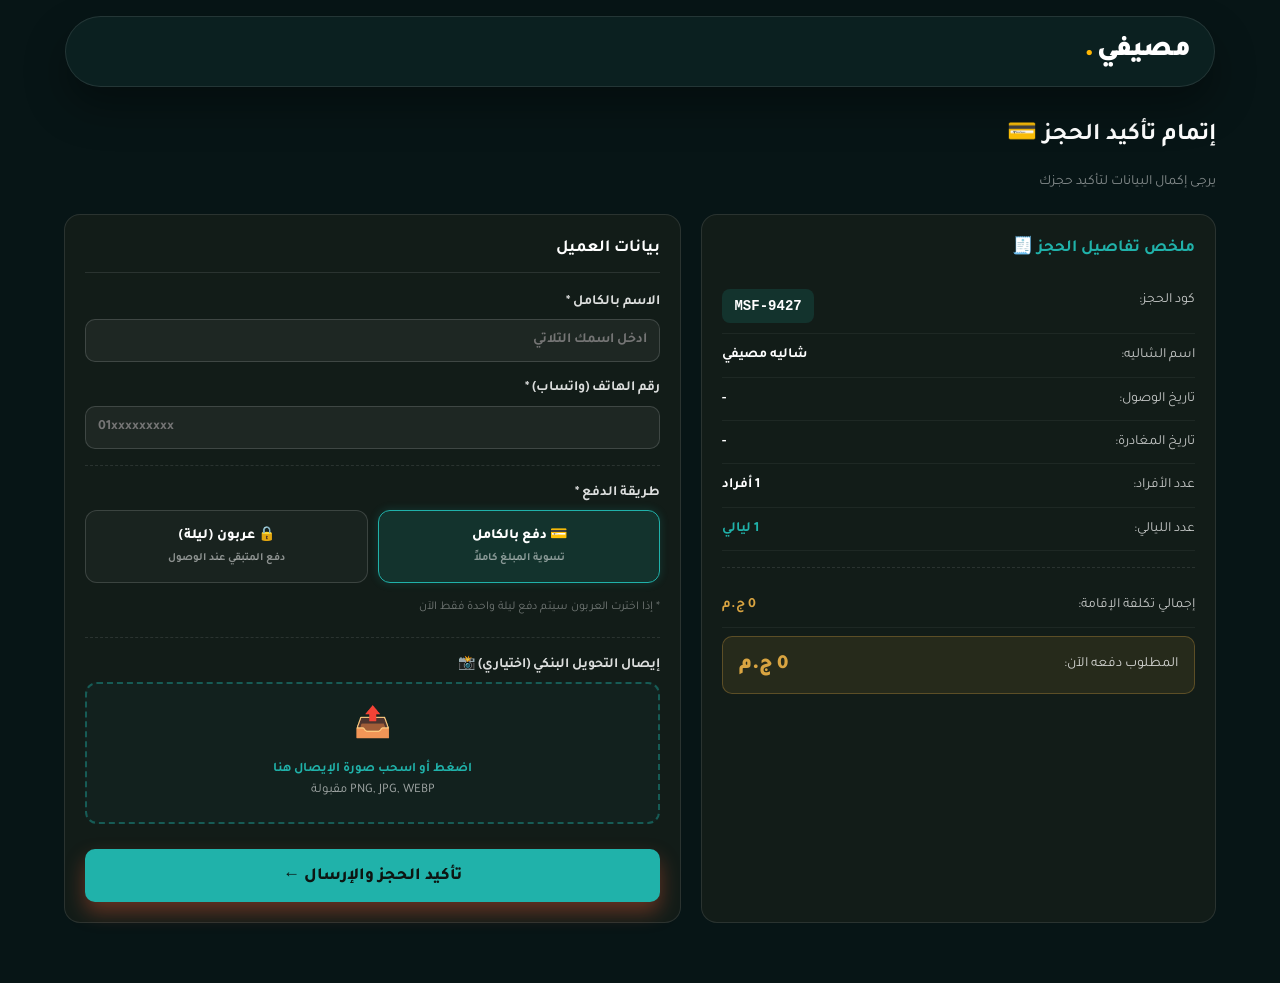
==== commit 2dfa1e0f: "new v2 antigarvity edition" ====
--- a/checkout.html
+++ b/checkout.html
@@ -10,13 +10,157 @@
     .checkout-page-container { padding-top: 30px; padding-bottom: 60px; }
     .checkout-grid { display: grid; grid-template-columns: 1fr 1.2fr; gap: 20px; }
     @media (max-width: 768px) { .checkout-grid { grid-template-columns: 1fr; } }
-    .summary-card, .form-card { background: #121c18; border: 1px solid rgba(255, 255, 255, 0.1); border-radius: 16px; padding: 20px; }
-    .summary-row { display: flex; justify-content: space-between; padding: 10px 0; border-bottom: 1px solid rgba(255,255,255,0.05); font-size: 14px; }
+
+    .summary-card, .form-card {
+      background: #121c18;
+      border: 1px solid rgba(255, 255, 255, 0.1);
+      border-radius: 16px;
+      padding: 20px;
+    }
+
+    .summary-row {
+      display: flex;
+      justify-content: space-between;
+      padding: 10px 0;
+      border-bottom: 1px solid rgba(255,255,255,0.05);
+      font-size: 14px;
+      color: rgba(255,255,255,0.75);
+    }
+    .summary-row strong { color: #fff; }
+    .summary-row:last-child { border-bottom: none; }
+
     .form-group { margin-bottom: 15px; }
-    .form-group label { display: block; margin-bottom: 6px; font-size: 14px; color: rgba(255,255,255,0.85); }
-    .form-group input { width: 100%; padding: 12px; background: rgba(255,255,255,0.05); border: 1px solid rgba(255,255,255,0.15); border-radius: 10px; color: #fff; box-sizing: border-box; }
-    .submit-btn { width: 100%; padding: 15px; background: #20b2aa; color: #0d1512; border: none; border-radius: 10px; font-size: 17px; font-weight: 800; cursor: pointer; margin-top: 10px; }
-    .booking-code-badge { background: rgba(32, 178, 170, 0.15); color: #20b2aa; padding: 6px 12px; border-radius: 8px; font-weight: 800; font-family: monospace; }
+    .form-group label {
+      display: block;
+      margin-bottom: 6px;
+      font-size: 14px;
+      font-weight: 700;
+      color: rgba(255,255,255,0.85);
+    }
+
+    .form-group input, .form-group select {
+      width: 100%;
+      padding: 12px;
+      background: rgba(255,255,255,0.05);
+      border: 1px solid rgba(255,255,255,0.15);
+      border-radius: 10px;
+      color: #fff;
+      box-sizing: border-box;
+      font-family: 'Tajawal', sans-serif;
+      font-size: 14px;
+      font-weight: 600;
+    }
+
+    .form-group input:focus, .form-group select:focus {
+      outline: none;
+      border-color: #20b2aa;
+      box-shadow: 0 0 0 3px rgba(32,178,170,0.15);
+    }
+
+    .form-group select option { background: #121c18; color: #fff; }
+
+    /* رفع الإيصال */
+    .receipt-upload-box {
+      border: 2px dashed rgba(32,178,170,0.4);
+      border-radius: 12px;
+      padding: 20px;
+      text-align: center;
+      cursor: pointer;
+      transition: all 0.25s;
+      position: relative;
+      background: rgba(32,178,170,0.04);
+    }
+    .receipt-upload-box:hover {
+      border-color: #20b2aa;
+      background: rgba(32,178,170,0.08);
+    }
+    .receipt-upload-box input[type="file"] {
+      position: absolute;
+      inset: 0;
+      opacity: 0;
+      cursor: pointer;
+    }
+    .receipt-upload-icon { font-size: 30px; margin-bottom: 8px; }
+    .receipt-upload-text { font-size: 13px; color: rgba(255,255,255,0.6); }
+    .receipt-upload-text strong { color: #20b2aa; }
+    #receipt-preview {
+      margin-top: 12px;
+      width: 100%;
+      max-height: 160px;
+      object-fit: contain;
+      border-radius: 8px;
+      border: 1px solid rgba(255,255,255,0.1);
+      display: none;
+    }
+
+    /* payment type selector */
+    .pay-type-grid { display: grid; grid-template-columns: 1fr 1fr; gap: 10px; margin-bottom: 6px; }
+    .pay-type-option { position: relative; }
+    .pay-type-option input[type="radio"] { position: absolute; opacity: 0; }
+    .pay-type-label {
+      display: flex;
+      flex-direction: column;
+      align-items: center;
+      padding: 14px 8px;
+      border-radius: 12px;
+      border: 1px solid rgba(255,255,255,0.15);
+      background: rgba(255,255,255,0.03);
+      cursor: pointer;
+      transition: all 0.2s;
+      text-align: center;
+    }
+    .pay-type-option input:checked + .pay-type-label {
+      border-color: #20b2aa;
+      background: rgba(32,178,170,0.15);
+      box-shadow: 0 0 10px rgba(32,178,170,0.2);
+    }
+    .pay-type-label .lbl-title { font-size: 14px; font-weight: 800; color: #fff; }
+    .pay-type-label .lbl-sub { font-size: 11px; color: rgba(255,255,255,0.5); margin-top: 3px; }
+
+    .submit-btn {
+      width: 100%;
+      padding: 15px;
+      background: #20b2aa;
+      color: #0d1512;
+      border: none;
+      border-radius: 10px;
+      font-size: 17px;
+      font-weight: 800;
+      cursor: pointer;
+      margin-top: 10px;
+      transition: all 0.25s;
+      font-family: 'Tajawal', sans-serif;
+    }
+    .submit-btn:hover { background: #18978f; transform: translateY(-1px); }
+    .submit-btn:disabled { opacity: 0.6; cursor: not-allowed; transform: none; }
+
+    .booking-code-badge {
+      background: rgba(32, 178, 170, 0.15);
+      color: #20b2aa;
+      padding: 6px 12px;
+      border-radius: 8px;
+      font-weight: 800;
+      font-family: monospace;
+    }
+
+    .divider {
+      border: none;
+      border-top: 1px dashed rgba(255,255,255,0.1);
+      margin: 16px 0;
+    }
+
+    .total-highlight {
+      background: rgba(217,164,65,0.1);
+      border: 1px solid rgba(217,164,65,0.3);
+      border-radius: 10px;
+      padding: 12px 16px;
+      display: flex;
+      justify-content: space-between;
+      align-items: center;
+      margin: 8px 0;
+    }
+    .total-highlight span { font-size: 14px; color: rgba(255,255,255,0.8); }
+    .total-highlight strong { font-size: 20px; color: #d9a441; font-weight: 900; }
   </style>
 </head>
 <body>
@@ -30,21 +174,34 @@
   <main class="checkout-page-container container">
     <div style="margin-bottom:20px;">
       <h1 style="font-size:24px; color:#fff;">إتمام تأكيد الحجز 💳</h1>
+      <p style="color:rgba(255,255,255,0.5); font-size:14px; margin:4px 0 0;">يرجى إكمال البيانات لتأكيد حجزك</p>
     </div>
 
     <div class="checkout-grid">
+
+      <!-- ملخص الحجز -->
       <div class="summary-card">
-        <h3 style="color:#20b2aa; margin-top:0;">ملخص تفاصيل الحجز</h3>
+        <h3 style="color:#20b2aa; margin-top:0; font-size:17px;">ملخص تفاصيل الحجز 🧾</h3>
         <div class="summary-row"><span>كود الحجز:</span> <strong id="generated-booking-code" class="booking-code-badge">جاري التوليد...</strong></div>
         <div class="summary-row"><span>اسم الشاليه:</span> <strong id="sum-title">-</strong></div>
         <div class="summary-row"><span>تاريخ الوصول:</span> <strong id="sum-checkin">-</strong></div>
         <div class="summary-row"><span>تاريخ المغادرة:</span> <strong id="sum-checkout">-</strong></div>
         <div class="summary-row"><span>عدد الأفراد:</span> <strong id="sum-guests">1</strong></div>
-        <div class="summary-row"><span>المبلغ المطلوب:</span> <strong id="sum-payable" style="color:#d9a441; font-size:18px;">0 ج.م</strong></div>
+        <div class="summary-row"><span>عدد الليالي:</span> <strong id="sum-nights" style="color:#20b2aa;">-</strong></div>
+        <hr class="divider">
+        <div class="summary-row"><span>إجمالي تكلفة الإقامة:</span> <strong id="sum-total" style="color:#d9a441;">0 ج.م</strong></div>
+        <div id="deposit-row" class="summary-row" style="display:none;"><span>المتبقي عند الوصول:</span> <strong id="sum-remaining" style="color:#ff5e36;">0 ج.م</strong></div>
+        <div class="total-highlight">
+          <span>المطلوب دفعه الآن:</span>
+          <strong id="sum-payable">0 ج.م</strong>
+        </div>
       </div>
 
+      <!-- فورم البيانات -->
       <div class="form-card">
+        <h3 style="color:#fff; margin-top:0; font-size:17px; border-bottom:1px solid rgba(255,255,255,0.1); padding-bottom:10px; margin-bottom:18px;">بيانات العميل</h3>
         <form id="checkout-form">
+
           <div class="form-group">
             <label>الاسم بالكامل *</label>
             <input type="text" id="client-name" required placeholder="أدخل اسمك الثلاثي">
@@ -52,85 +209,214 @@
 
           <div class="form-group">
             <label>رقم الهاتف (واتساب) *</label>
-            <input type="tel" id="client-phone" required placeholder="01xxxxxxxxx">
+            <input type="tel" id="client-phone" required placeholder="01xxxxxxxxx" pattern="[0-9]{10,11}">
+          </div>
+
+          <hr class="divider">
+
+          <!-- طريقة الدفع -->
+          <div class="form-group">
+            <label>طريقة الدفع *</label>
+            <div class="pay-type-grid">
+              <label class="pay-type-option">
+                <input type="radio" name="pay_type" value="full" id="pay-full" checked>
+                <div class="pay-type-label">
+                  <span class="lbl-title">💳 دفع بالكامل</span>
+                  <span class="lbl-sub">تسوية المبلغ كاملاً</span>
+                </div>
+              </label>
+              <label class="pay-type-option">
+                <input type="radio" name="pay_type" value="deposit" id="pay-deposit">
+                <div class="pay-type-label">
+                  <span class="lbl-title">🔒 عربون (ليلة)</span>
+                  <span class="lbl-sub">دفع المتبقي عند الوصول</span>
+                </div>
+              </label>
+            </div>
+            <small style="color:rgba(255,255,255,0.4); font-size:12px;">* إذا اخترت العربون سيتم دفع ليلة واحدة فقط الآن</small>
+          </div>
+
+          <hr class="divider">
+
+          <!-- رفع إيصال التحويل -->
+          <div class="form-group">
+            <label>إيصال التحويل البنكي (اختياري) 📸</label>
+            <div class="receipt-upload-box" id="receipt-drop-zone">
+              <input type="file" id="receipt-file-input" accept="image/*">
+              <div class="receipt-upload-icon">📤</div>
+              <div class="receipt-upload-text"><strong>اضغط أو اسحب صورة الإيصال هنا</strong><br>PNG, JPG, WEBP مقبولة</div>
+              <img id="receipt-preview" src="" alt="معاينة الإيصال">
+            </div>
           </div>
 
           <button type="submit" class="submit-btn" id="submit-btn">تأكيد الحجز والإرسال ←</button>
         </form>
       </div>
+
     </div>
   </main>
 
-  <script src="js/main.js"></script>
+  <script src="js/data.js"></script>
   <script>
+    // ==========================================
+    // متغيرات الصفحة
+    // ==========================================
+    let receiptBase64 = '';
+    let randomCode = '';
+
     document.addEventListener('DOMContentLoaded', () => {
       const urlParams = new URLSearchParams(window.location.search);
-      const chaletId = urlParams.get('id');
-      const checkin = urlParams.get('checkin') || urlParams.get('checkIn') || '-';
-      const checkout = urlParams.get('checkout') || urlParams.get('checkOut') || '-';
-      const guests = urlParams.get('guests') || '1';
-      const total = urlParams.get('total') || '0';
-      const payable = urlParams.get('payable') || total;
-      const payType = urlParams.get('payment_type') === 'deposit' ? 'عربون' : 'كامل';
+      const chaletId   = urlParams.get('id');
+      const checkin    = urlParams.get('checkin')  || '-';
+      const checkout   = urlParams.get('checkout') || '-';
+      const guests     = urlParams.get('guests')   || '1';
+      const totalParam = Number(urlParams.get('total'))   || 0;
+      const payable    = Number(urlParams.get('payable')) || totalParam;
 
       // توليد كود حجز فريد
-      const randomCode = 'MSF-' + Math.floor(1000 + Math.random() * 9000);
+      randomCode = 'MSF-' + String(Math.floor(1000 + Math.random() * 9000));
       document.getElementById('generated-booking-code').innerText = randomCode;
 
-      const allChalets = JSON.parse(localStorage.getItem('mosaify_chalets')) || [];
-      const currentChalet = allChalets.find(c => String(c.id) === String(chaletId)) || { title: 'شاليه مصيفي' };
+      // جلب اسم الشاليه
+      const allChalets = getChalets();
+      const currentChalet = allChalets.find(c => String(c.id) === String(chaletId)) || { title: 'شاليه مصيفي', price: 0 };
+      const pricePerNight = Number(currentChalet.price) || 0;
 
       document.getElementById('sum-title').innerText = currentChalet.title;
       document.getElementById('sum-checkin').innerText = checkin;
       document.getElementById('sum-checkout').innerText = checkout;
-      document.getElementById('sum-guests').innerText = guests;
-      document.getElementById('sum-payable').innerText = `${Number(payable).toLocaleString()} ج.م`;
-
-      const form = document.getElementById('checkout-form');
-      form.addEventListener('submit', (e) => {
+      document.getElementById('sum-guests').innerText = guests + ' أفراد';
+
+      // حساب الليالي
+      let nights = 1;
+      if (checkin !== '-' && checkout !== '-') {
+        const d1 = new Date(checkin + 'T00:00:00');
+        const d2 = new Date(checkout + 'T00:00:00');
+        if (d2 > d1) nights = Math.ceil(Math.abs(d2 - d1) / 86400000);
+      }
+      document.getElementById('sum-nights').innerText = nights + ' ليالي';
+
+      const total = totalParam > 0 ? totalParam : pricePerNight * nights;
+      document.getElementById('sum-total').innerText   = total.toLocaleString() + ' ج.م';
+      document.getElementById('sum-payable').innerText = payable.toLocaleString() + ' ج.م';
+
+      const remaining = Math.max(0, total - payable);
+      if (remaining > 0) {
+        document.getElementById('deposit-row').style.display = 'flex';
+        document.getElementById('sum-remaining').innerText = remaining.toLocaleString() + ' ج.م';
+      }
+
+      // ========== طريقة الدفع ==========
+      document.querySelectorAll('input[name="pay_type"]').forEach(radio => {
+        radio.addEventListener('change', () => {
+          const isDeposit = document.getElementById('pay-deposit').checked;
+          const depositAmt = pricePerNight; // ليلة واحدة عربون
+          const payNow = isDeposit ? depositAmt : total;
+          const rem    = isDeposit ? Math.max(0, total - depositAmt) : 0;
+
+          document.getElementById('sum-payable').innerText = payNow.toLocaleString() + ' ج.م';
+          if (rem > 0) {
+            document.getElementById('deposit-row').style.display = 'flex';
+            document.getElementById('sum-remaining').innerText = rem.toLocaleString() + ' ج.م';
+          } else {
+            document.getElementById('deposit-row').style.display = 'none';
+          }
+        });
+      });
+
+      // ========== رفع الإيصال ==========
+      document.getElementById('receipt-file-input').addEventListener('change', function () {
+        const file = this.files[0];
+        if (!file) return;
+
+        if (file.size > 5 * 1024 * 1024) {
+          alert('⚠️ حجم الملف كبير جداً! يرجى اختيار صورة أصغر من 5MB.');
+          this.value = '';
+          return;
+        }
+
+        const reader = new FileReader();
+        reader.onload = (e) => {
+          receiptBase64 = e.target.result;
+          const preview = document.getElementById('receipt-preview');
+          preview.src = receiptBase64;
+          preview.style.display = 'block';
+          document.querySelector('.receipt-upload-text').innerHTML = '<strong style="color:#2ecc71;">✅ تم رفع الإيصال بنجاح</strong>';
+        };
+        reader.readAsDataURL(file);
+      });
+
+      // ========== إرسال الفورم ==========
+      document.getElementById('checkout-form').addEventListener('submit', (e) => {
         e.preventDefault();
 
-        const btn = document.getElementById('submit-btn');
-        btn.innerText = 'جاري التأكيد... ⏳';
-        btn.disabled = true;
+        const btn   = document.getElementById('submit-btn');
+        const name  = document.getElementById('client-name').value.trim();
+        const phone = document.getElementById('client-phone').value.trim();
+
+        if (!name || !phone) {
+          alert('⚠️ يرجى إدخال الاسم ورقم الهاتف!');
+          return;
+        }
+
+        btn.innerText  = 'جاري التأكيد... ⏳';
+        btn.disabled   = true;
+
+        const isDeposit = document.getElementById('pay-deposit').checked;
+        const payNow    = isDeposit ? pricePerNight : total;
+        const remaining = isDeposit ? Math.max(0, total - pricePerNight) : 0;
 
         const bookingData = {
-          id: randomCode,
-          code: randomCode,
-          bookingCode: randomCode,
-          chaletId: chaletId || currentChalet.id || '1',
-          chaletTitle: currentChalet.title || 'شاليه مصيفي',
-          customerName: document.getElementById('client-name').value,
-          name: document.getElementById('client-name').value,
-          customerPhone: document.getElementById('client-phone').value,
-          phone: document.getElementById('client-phone').value,
-          checkin: checkin,
-          checkIn: checkin,
-          checkout: checkout,
-          checkOut: checkout,
-          guests: guests,
-          totalPrice: total,
-          total: total,
-          payableAmount: payable,
-          payable: payable,
-          paymentType: payType,
-          status: 'مقبول', // أو active حسب لوحة الأدمن
-          createdAt: new Date().toLocaleDateString('ar-EG')
+          id:            randomCode,
+          code:          randomCode,
+          chaletId:      chaletId || currentChalet.id || '',
+          chaletTitle:   currentChalet.title,
+          customerName:  name,
+          name:          name,
+          userName:      name,
+          customerPhone: phone,
+          phone:         phone,
+          userPhone:     phone,
+          checkin:       checkin,
+          checkIn:       checkin,
+          checkout:      checkout,
+          checkOut:      checkout,
+          guests:        guests,
+          totalPrice:    total,
+          total:         total,
+          paid:          payNow,
+          paidAmount:    payNow,
+          payable:       payNow,
+          remaining:     remaining,
+          paymentType:   isDeposit ? 'deposit' : 'full',
+          receiptImg:    receiptBase64,
+          receiptImage:  receiptBase64,
+          status:        'pending',
+          createdAt:     new Date().toLocaleDateString('ar-EG')
         };
 
-        // حفظ الحجز في localStorage
-        let bookings = [];
-        try {
-          bookings = JSON.parse(localStorage.getItem('mosaify_bookings')) || [];
-        } catch(err) {
-          bookings = [];
-        }
-
-        bookings.push(bookingData);
-        localStorage.setItem('mosaify_bookings', JSON.stringify(bookings));
-
-        alert(`تم الحجز بنجاح!\nكود الحجز الخاص بك هو: ${randomCode}`);
-        window.location.href = 'admin.html'; // أو الصفحة الرئيسية حسب المطلوب
+        // حفظ في localStorage
+        addBooking(bookingData);
+
+        // حفظ مؤقت للـ thankyou page
+        localStorage.setItem('last_booking_details', JSON.stringify(bookingData));
+        if (receiptBase64) localStorage.setItem('temp_receipt_img', receiptBase64);
+
+        // التوجيه لصفحة الشكر مع المعلومات
+        const params = new URLSearchParams({
+          bookingId: randomCode,
+          name:      name,
+          phone:     phone,
+          chalet:    currentChalet.title,
+          checkin:   checkin,
+          checkout:  checkout,
+          guests:    guests,
+          total:     total,
+          payable:   payNow,
+          paytype:   isDeposit ? 'deposit' : 'full'
+        });
+
+        window.location.href = 'thankyou.html?' + params.toString();
       });
     });
   </script>
